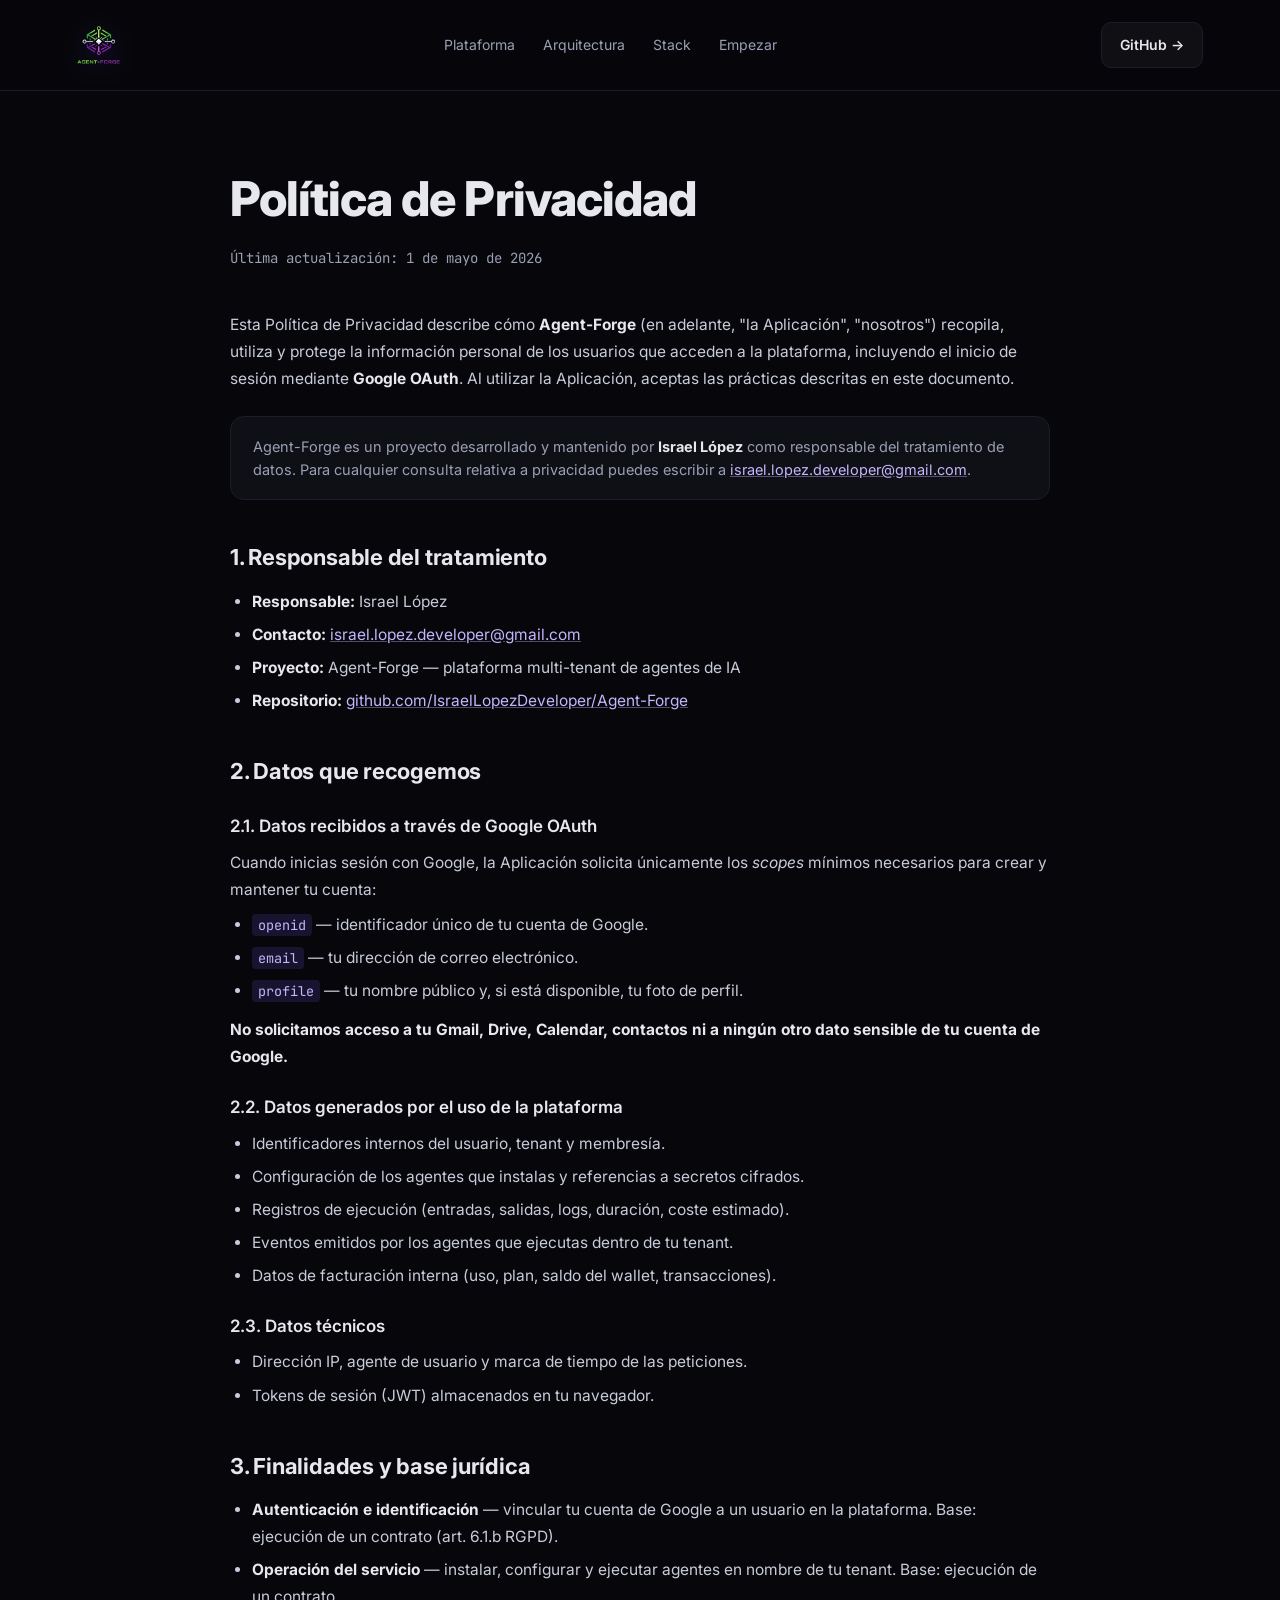
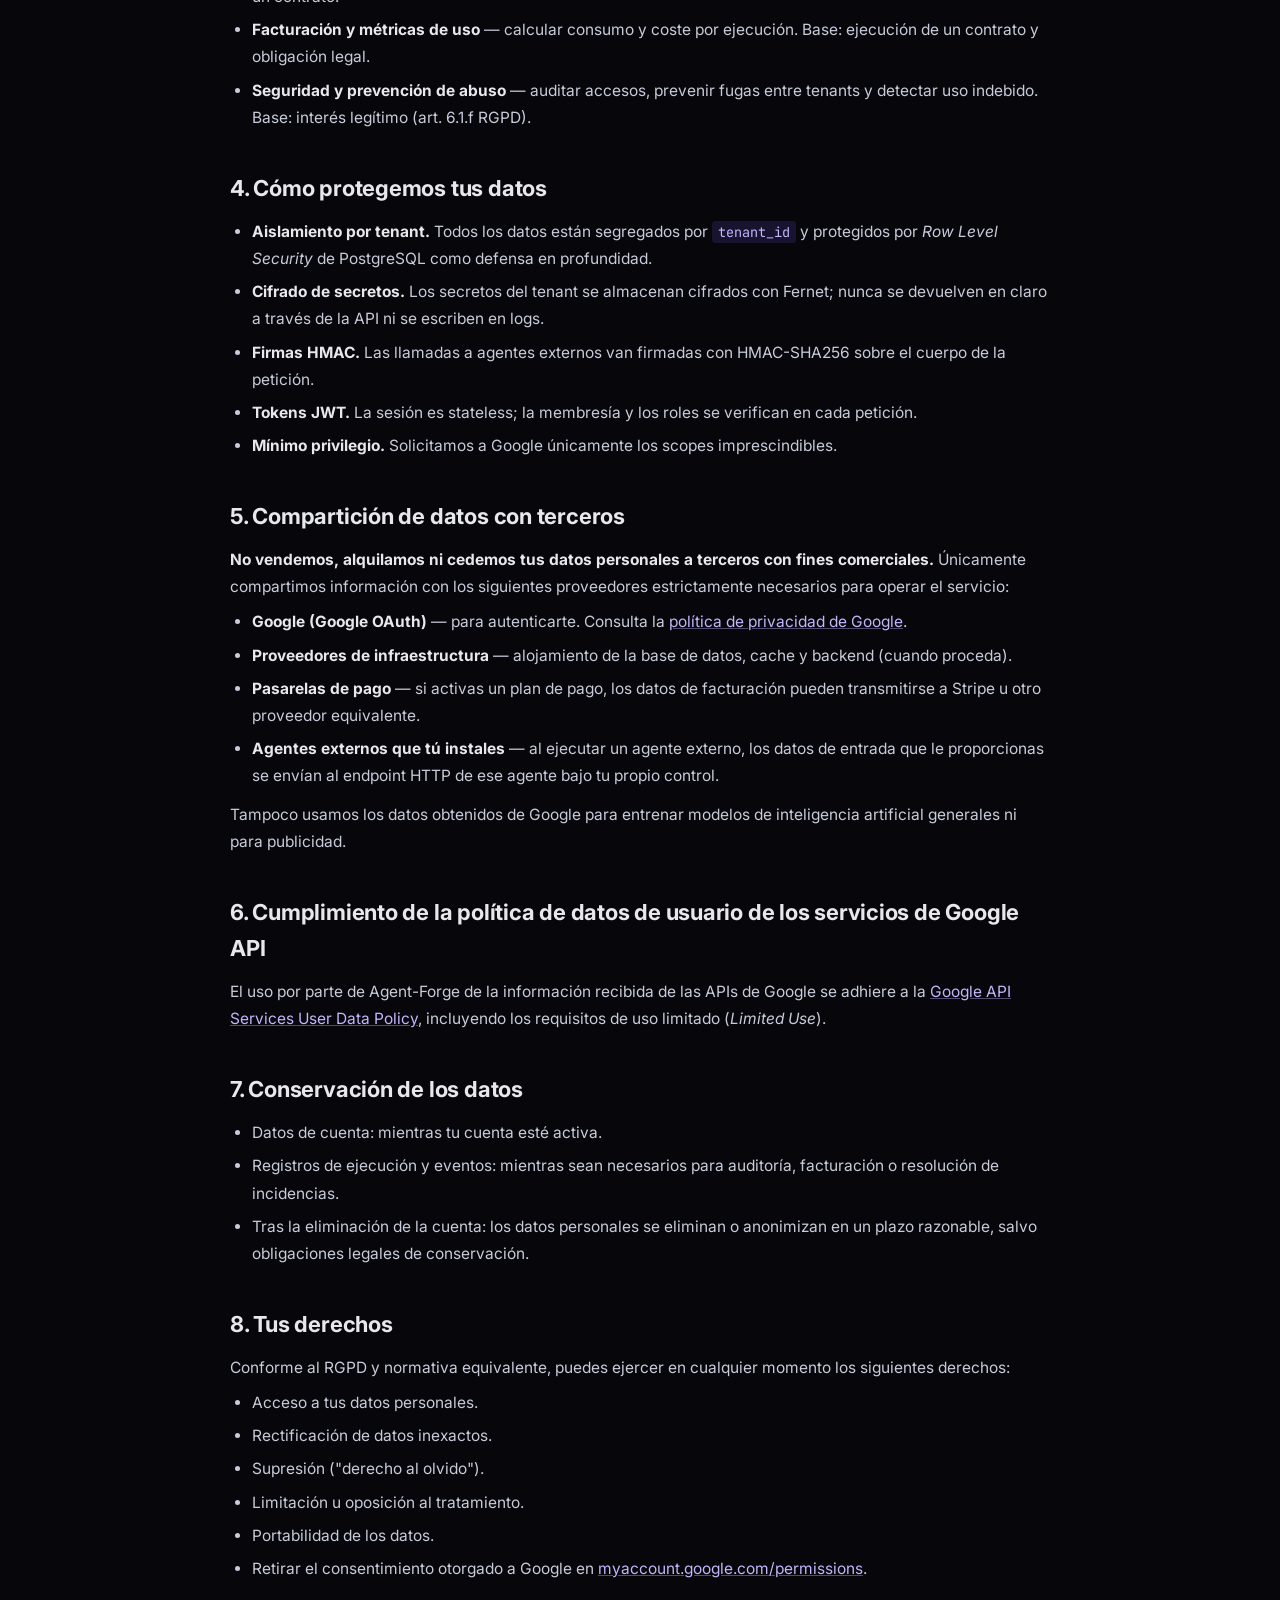
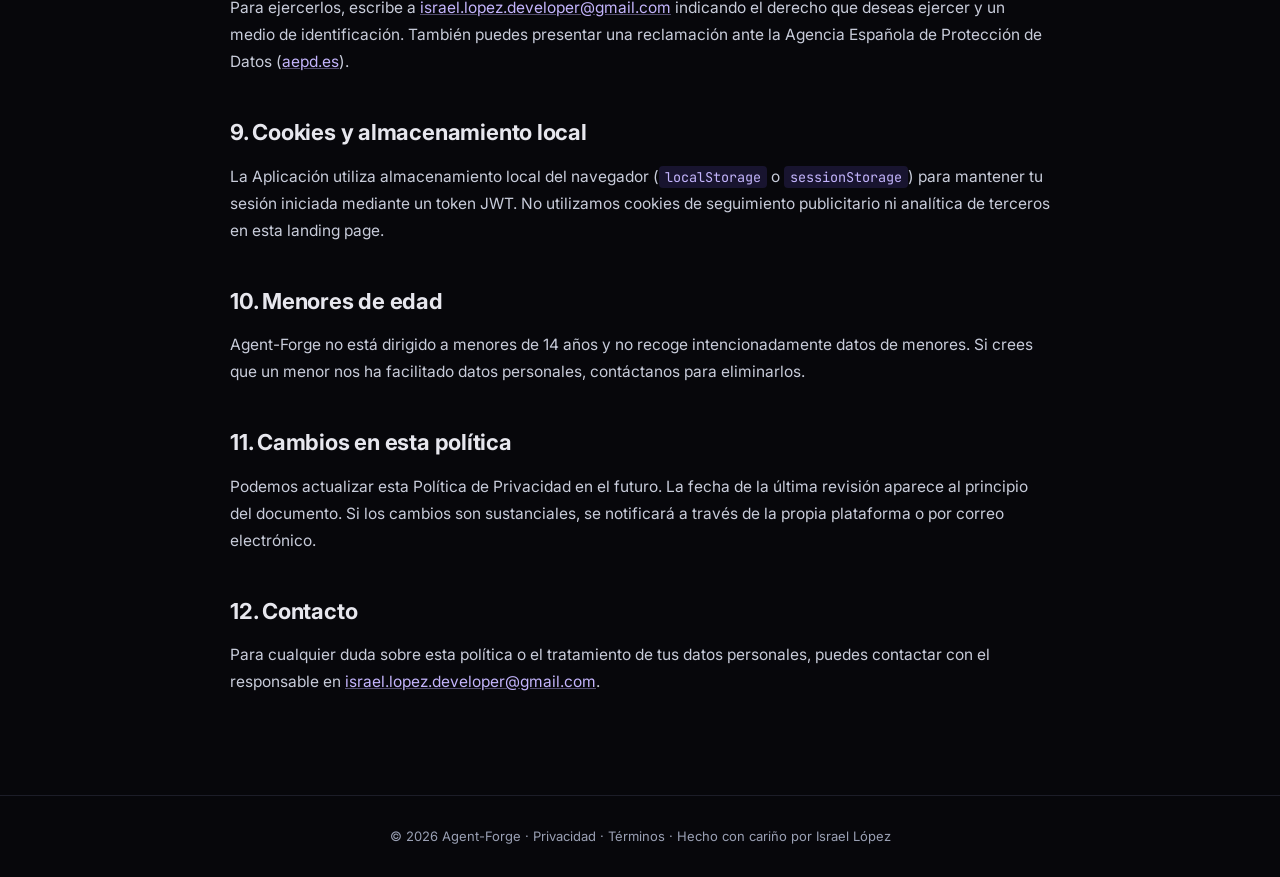
==== privacy.html @ 0635f5b3 "Add privacy policy and terms pages Adds privacy.html and terms.html (Spanish, RGPD-compliant, with t" ====
<!DOCTYPE html>
<html lang="es">
<head>
  <meta charset="UTF-8" />
  <meta name="viewport" content="width=device-width, initial-scale=1.0" />
  <title>Política de Privacidad — Agent-Forge</title>
  <meta name="description" content="Política de privacidad de Agent-Forge: qué datos recogemos, cómo los usamos y los derechos del usuario." />
  <link rel="icon" type="image/png" href="logo.png" />
  <link rel="preconnect" href="https://fonts.googleapis.com" />
  <link rel="preconnect" href="https://fonts.gstatic.com" crossorigin />
  <link href="https://fonts.googleapis.com/css2?family=Inter:wght@400;500;600;700;800&family=JetBrains+Mono:wght@400;600&display=swap" rel="stylesheet" />
  <link rel="stylesheet" href="styles.css" />
  <style>
    .legal {
      max-width: 820px;
      margin: 0 auto;
      padding: 70px 0 40px;
    }
    .legal h1 {
      font-size: clamp(32px, 5vw, 48px);
      letter-spacing: -0.02em;
      margin-bottom: 8px;
      font-weight: 800;
    }
    .legal .meta {
      color: var(--muted);
      font-size: 14px;
      margin-bottom: 40px;
      font-family: 'JetBrains Mono', monospace;
    }
    .legal h2 {
      font-size: 22px;
      margin: 40px 0 12px;
      letter-spacing: -0.01em;
      color: var(--fg);
    }
    .legal h3 {
      font-size: 17px;
      margin: 24px 0 8px;
      color: var(--fg);
      font-weight: 600;
    }
    .legal p, .legal li {
      color: #c8ccda;
      font-size: 15.5px;
      line-height: 1.75;
    }
    .legal ul { margin: 8px 0 12px 22px; }
    .legal li { margin-bottom: 6px; }
    .legal a { color: #c4b5fd; text-decoration: underline; text-decoration-color: rgba(196, 181, 253, 0.4); }
    .legal a:hover { text-decoration-color: #c4b5fd; }
    .legal strong { color: var(--fg); }
    .legal code {
      font-family: 'JetBrains Mono', monospace;
      font-size: 13.5px;
      padding: 2px 6px;
      border-radius: 4px;
      background: rgba(124, 92, 255, 0.15);
      color: #c4b5fd;
    }
    .legal .callout {
      border: 1px solid var(--line);
      background: var(--card);
      border-radius: var(--radius);
      padding: 18px 22px;
      margin: 24px 0;
      font-size: 14.5px;
      color: var(--muted);
    }
  </style>
</head>
<body>
  <div class="bg-grid"></div>
  <div class="bg-glow"></div>

  <header class="nav">
    <a href="index.html" class="logo">
      <img src="logo.png" alt="Agent-Forge" />
    </a>
    <nav>
      <a href="index.html#features">Plataforma</a>
      <a href="index.html#architecture">Arquitectura</a>
      <a href="index.html#stack">Stack</a>
      <a href="index.html#start">Empezar</a>
    </nav>
    <a class="btn btn-ghost" href="https://github.com/IsraelLopezDeveloper/Agent-Forge" target="_blank" rel="noopener">GitHub →</a>
  </header>

  <main>
    <article class="legal">
      <h1>Política de Privacidad</h1>
      <p class="meta">Última actualización: 1 de mayo de 2026</p>

      <p>
        Esta Política de Privacidad describe cómo <strong>Agent-Forge</strong> (en adelante, "la
        Aplicación", "nosotros") recopila, utiliza y protege la información personal de los
        usuarios que acceden a la plataforma, incluyendo el inicio de sesión mediante
        <strong>Google OAuth</strong>. Al utilizar la Aplicación, aceptas las prácticas
        descritas en este documento.
      </p>

      <div class="callout">
        Agent-Forge es un proyecto desarrollado y mantenido por <strong>Israel López</strong>
        como responsable del tratamiento de datos. Para cualquier consulta relativa a
        privacidad puedes escribir a
        <a href="mailto:israel.lopez.developer@gmail.com">israel.lopez.developer@gmail.com</a>.
      </div>

      <h2>1. Responsable del tratamiento</h2>
      <ul>
        <li><strong>Responsable:</strong> Israel López</li>
        <li><strong>Contacto:</strong> <a href="mailto:israel.lopez.developer@gmail.com">israel.lopez.developer@gmail.com</a></li>
        <li><strong>Proyecto:</strong> Agent-Forge — plataforma multi-tenant de agentes de IA</li>
        <li><strong>Repositorio:</strong> <a href="https://github.com/IsraelLopezDeveloper/Agent-Forge" target="_blank" rel="noopener">github.com/IsraelLopezDeveloper/Agent-Forge</a></li>
      </ul>

      <h2>2. Datos que recogemos</h2>

      <h3>2.1. Datos recibidos a través de Google OAuth</h3>
      <p>
        Cuando inicias sesión con Google, la Aplicación solicita únicamente los <em>scopes</em>
        mínimos necesarios para crear y mantener tu cuenta:
      </p>
      <ul>
        <li><code>openid</code> — identificador único de tu cuenta de Google.</li>
        <li><code>email</code> — tu dirección de correo electrónico.</li>
        <li><code>profile</code> — tu nombre público y, si está disponible, tu foto de perfil.</li>
      </ul>
      <p>
        <strong>No solicitamos acceso a tu Gmail, Drive, Calendar, contactos ni a ningún
        otro dato sensible de tu cuenta de Google.</strong>
      </p>

      <h3>2.2. Datos generados por el uso de la plataforma</h3>
      <ul>
        <li>Identificadores internos del usuario, tenant y membresía.</li>
        <li>Configuración de los agentes que instalas y referencias a secretos cifrados.</li>
        <li>Registros de ejecución (entradas, salidas, logs, duración, coste estimado).</li>
        <li>Eventos emitidos por los agentes que ejecutas dentro de tu tenant.</li>
        <li>Datos de facturación interna (uso, plan, saldo del wallet, transacciones).</li>
      </ul>

      <h3>2.3. Datos técnicos</h3>
      <ul>
        <li>Dirección IP, agente de usuario y marca de tiempo de las peticiones.</li>
        <li>Tokens de sesión (JWT) almacenados en tu navegador.</li>
      </ul>

      <h2>3. Finalidades y base jurídica</h2>
      <ul>
        <li><strong>Autenticación e identificación</strong> — vincular tu cuenta de Google a un usuario en la plataforma. Base: ejecución de un contrato (art. 6.1.b RGPD).</li>
        <li><strong>Operación del servicio</strong> — instalar, configurar y ejecutar agentes en nombre de tu tenant. Base: ejecución de un contrato.</li>
        <li><strong>Facturación y métricas de uso</strong> — calcular consumo y coste por ejecución. Base: ejecución de un contrato y obligación legal.</li>
        <li><strong>Seguridad y prevención de abuso</strong> — auditar accesos, prevenir fugas entre tenants y detectar uso indebido. Base: interés legítimo (art. 6.1.f RGPD).</li>
      </ul>

      <h2>4. Cómo protegemos tus datos</h2>
      <ul>
        <li><strong>Aislamiento por tenant.</strong> Todos los datos están segregados por <code>tenant_id</code> y protegidos por <em>Row Level Security</em> de PostgreSQL como defensa en profundidad.</li>
        <li><strong>Cifrado de secretos.</strong> Los secretos del tenant se almacenan cifrados con Fernet; nunca se devuelven en claro a través de la API ni se escriben en logs.</li>
        <li><strong>Firmas HMAC.</strong> Las llamadas a agentes externos van firmadas con HMAC-SHA256 sobre el cuerpo de la petición.</li>
        <li><strong>Tokens JWT.</strong> La sesión es stateless; la membresía y los roles se verifican en cada petición.</li>
        <li><strong>Mínimo privilegio.</strong> Solicitamos a Google únicamente los scopes imprescindibles.</li>
      </ul>

      <h2>5. Compartición de datos con terceros</h2>
      <p>
        <strong>No vendemos, alquilamos ni cedemos tus datos personales a terceros con fines
        comerciales.</strong> Únicamente compartimos información con los siguientes
        proveedores estrictamente necesarios para operar el servicio:
      </p>
      <ul>
        <li><strong>Google (Google OAuth)</strong> — para autenticarte. Consulta la <a href="https://policies.google.com/privacy" target="_blank" rel="noopener">política de privacidad de Google</a>.</li>
        <li><strong>Proveedores de infraestructura</strong> — alojamiento de la base de datos, cache y backend (cuando proceda).</li>
        <li><strong>Pasarelas de pago</strong> — si activas un plan de pago, los datos de facturación pueden transmitirse a Stripe u otro proveedor equivalente.</li>
        <li><strong>Agentes externos que tú instales</strong> — al ejecutar un agente externo, los datos de entrada que le proporcionas se envían al endpoint HTTP de ese agente bajo tu propio control.</li>
      </ul>
      <p>
        Tampoco usamos los datos obtenidos de Google para entrenar modelos de inteligencia
        artificial generales ni para publicidad.
      </p>

      <h2>6. Cumplimiento de la política de datos de usuario de los servicios de Google API</h2>
      <p>
        El uso por parte de Agent-Forge de la información recibida de las APIs de Google se
        adhiere a la
        <a href="https://developers.google.com/terms/api-services-user-data-policy" target="_blank" rel="noopener">Google API Services User Data Policy</a>,
        incluyendo los requisitos de uso limitado (<em>Limited Use</em>).
      </p>

      <h2>7. Conservación de los datos</h2>
      <ul>
        <li>Datos de cuenta: mientras tu cuenta esté activa.</li>
        <li>Registros de ejecución y eventos: mientras sean necesarios para auditoría, facturación o resolución de incidencias.</li>
        <li>Tras la eliminación de la cuenta: los datos personales se eliminan o anonimizan en un plazo razonable, salvo obligaciones legales de conservación.</li>
      </ul>

      <h2>8. Tus derechos</h2>
      <p>
        Conforme al RGPD y normativa equivalente, puedes ejercer en cualquier momento los
        siguientes derechos:
      </p>
      <ul>
        <li>Acceso a tus datos personales.</li>
        <li>Rectificación de datos inexactos.</li>
        <li>Supresión ("derecho al olvido").</li>
        <li>Limitación u oposición al tratamiento.</li>
        <li>Portabilidad de los datos.</li>
        <li>Retirar el consentimiento otorgado a Google en
          <a href="https://myaccount.google.com/permissions" target="_blank" rel="noopener">myaccount.google.com/permissions</a>.</li>
      </ul>
      <p>
        Para ejercerlos, escribe a
        <a href="mailto:israel.lopez.developer@gmail.com">israel.lopez.developer@gmail.com</a>
        indicando el derecho que deseas ejercer y un medio de identificación. También puedes
        presentar una reclamación ante la Agencia Española de Protección de Datos
        (<a href="https://www.aepd.es" target="_blank" rel="noopener">aepd.es</a>).
      </p>

      <h2>9. Cookies y almacenamiento local</h2>
      <p>
        La Aplicación utiliza almacenamiento local del navegador (<code>localStorage</code> o
        <code>sessionStorage</code>) para mantener tu sesión iniciada mediante un token JWT.
        No utilizamos cookies de seguimiento publicitario ni analítica de terceros en esta
        landing page.
      </p>

      <h2>10. Menores de edad</h2>
      <p>
        Agent-Forge no está dirigido a menores de 14 años y no recoge intencionadamente datos
        de menores. Si crees que un menor nos ha facilitado datos personales, contáctanos
        para eliminarlos.
      </p>

      <h2>11. Cambios en esta política</h2>
      <p>
        Podemos actualizar esta Política de Privacidad en el futuro. La fecha de la última
        revisión aparece al principio del documento. Si los cambios son sustanciales, se
        notificará a través de la propia plataforma o por correo electrónico.
      </p>

      <h2>12. Contacto</h2>
      <p>
        Para cualquier duda sobre esta política o el tratamiento de tus datos personales,
        puedes contactar con el responsable en
        <a href="mailto:israel.lopez.developer@gmail.com">israel.lopez.developer@gmail.com</a>.
      </p>
    </article>
  </main>

  <footer>
    <span>© <span id="year"></span> Agent-Forge · <a href="privacy.html">Privacidad</a> · <a href="terms.html">Términos</a> · Hecho con cariño por Israel López</span>
  </footer>

  <script src="script.js"></script>
</body>
</html>
---- styles.css ----
:root {
  --bg: #07070b;
  --bg-2: #0d0d14;
  --fg: #e7e7ee;
  --muted: #9aa0b4;
  --line: #1c1d28;
  --accent: #7c5cff;
  --accent-2: #22d3ee;
  --accent-3: #f472b6;
  --card: rgba(20, 20, 30, 0.6);
  --radius: 14px;
}

* { box-sizing: border-box; margin: 0; padding: 0; }

html, body {
  background: var(--bg);
  color: var(--fg);
  font-family: 'Inter', system-ui, -apple-system, sans-serif;
  line-height: 1.6;
  -webkit-font-smoothing: antialiased;
  scroll-behavior: smooth;
}

a { color: inherit; text-decoration: none; }

code, pre { font-family: 'JetBrains Mono', monospace; }

/* Backgrounds */
.bg-grid {
  position: fixed; inset: 0; z-index: -2;
  background-image:
    linear-gradient(to right, rgba(255,255,255,0.04) 1px, transparent 1px),
    linear-gradient(to bottom, rgba(255,255,255,0.04) 1px, transparent 1px);
  background-size: 48px 48px;
  mask-image: radial-gradient(ellipse at center, black 40%, transparent 80%);
}
.bg-glow {
  position: fixed; inset: 0; z-index: -1; pointer-events: none;
  background:
    radial-gradient(600px circle at 20% 10%, rgba(124, 92, 255, 0.25), transparent 60%),
    radial-gradient(500px circle at 85% 20%, rgba(34, 211, 238, 0.18), transparent 60%),
    radial-gradient(700px circle at 50% 95%, rgba(244, 114, 182, 0.15), transparent 60%);
}

/* Nav */
.nav {
  display: flex; align-items: center; justify-content: space-between;
  padding: 22px 6vw;
  position: sticky; top: 0; z-index: 50;
  backdrop-filter: blur(10px);
  background: rgba(7, 7, 11, 0.6);
  border-bottom: 1px solid var(--line);
}
.logo {
  display: flex; align-items: center;
}
.logo img {
  height: 38px; width: auto; display: block;
  filter: drop-shadow(0 4px 14px rgba(124, 92, 255, 0.35));
}
.nav nav { display: flex; gap: 28px; font-size: 14px; color: var(--muted); }
.nav nav a:hover { color: var(--fg); }

/* Buttons */
.btn {
  display: inline-flex; align-items: center; justify-content: center;
  padding: 11px 18px; border-radius: 10px; font-weight: 600; font-size: 14px;
  transition: transform .15s ease, box-shadow .15s ease, background .15s ease;
  border: 1px solid transparent;
}
.btn-primary {
  background: linear-gradient(135deg, var(--accent), var(--accent-3));
  color: white;
  box-shadow: 0 10px 30px rgba(124, 92, 255, 0.35);
}
.btn-primary:hover { transform: translateY(-2px); box-shadow: 0 14px 36px rgba(124, 92, 255, 0.45); }
.btn-ghost {
  background: rgba(255,255,255,0.04); border-color: var(--line); color: var(--fg);
}
.btn-ghost:hover { background: rgba(255,255,255,0.08); }

/* Hero */
main { padding: 0 6vw; }
.hero {
  padding: 90px 0 80px;
  text-align: left;
  max-width: 980px;
  margin: 0 auto;
}
.hero-logo {
  width: clamp(160px, 22vw, 240px);
  height: auto;
  display: block;
  margin: 0 0 32px;
  filter: drop-shadow(0 20px 50px rgba(124, 92, 255, 0.35));
  animation: float 6s ease-in-out infinite;
}
@keyframes float {
  0%, 100% { transform: translateY(0); }
  50% { transform: translateY(-8px); }
}

.badge {
  display: inline-block;
  padding: 6px 12px;
  font-size: 12px;
  font-weight: 600;
  color: var(--muted);
  border: 1px solid var(--line);
  border-radius: 999px;
  margin-bottom: 28px;
  background: rgba(255,255,255,0.02);
}
.hero h1 {
  font-size: clamp(38px, 6vw, 72px);
  line-height: 1.05;
  letter-spacing: -0.03em;
  font-weight: 800;
  margin-bottom: 24px;
}
.grad {
  background: linear-gradient(135deg, var(--accent) 0%, var(--accent-2) 50%, var(--accent-3) 100%);
  -webkit-background-clip: text; background-clip: text; color: transparent;
}
.lead {
  font-size: 19px; color: var(--muted); max-width: 720px; margin-bottom: 36px;
}
.cta-row { display: flex; gap: 12px; flex-wrap: wrap; margin-bottom: 48px; }
.cta-row.center { justify-content: center; }

.code {
  background: var(--bg-2);
  border: 1px solid var(--line);
  border-radius: var(--radius);
  padding: 22px 24px;
  font-size: 13.5px; line-height: 1.7;
  overflow-x: auto;
  box-shadow: 0 30px 60px -30px rgba(0,0,0,0.6);
}
.c-comment { color: #6b7280; }
.c-cmd { color: var(--accent-2); user-select: none; margin-right: 8px; }
.c-out { color: #cbd5e1; }

/* Sections */
.section { padding: 80px 0; max-width: 1100px; margin: 0 auto; border-top: 1px solid var(--line); }
.section.center { text-align: center; }
.section h2 {
  font-size: clamp(28px, 3.5vw, 40px);
  letter-spacing: -0.02em;
  margin-bottom: 12px;
  font-weight: 700;
}
.sub { color: var(--muted); font-size: 17px; margin-bottom: 40px; }
.section.center .sub { margin-left: auto; margin-right: auto; max-width: 600px; }

/* Cards */
.grid {
  display: grid;
  grid-template-columns: repeat(auto-fit, minmax(280px, 1fr));
  gap: 18px;
}
.card {
  background: var(--card);
  border: 1px solid var(--line);
  border-radius: var(--radius);
  padding: 26px;
  transition: transform .2s ease, border-color .2s ease, background .2s ease;
}
.card:hover {
  transform: translateY(-4px);
  border-color: rgba(124, 92, 255, 0.4);
  background: rgba(30, 25, 50, 0.5);
}
.card-icon { font-size: 28px; margin-bottom: 14px; }
.card h3 { font-size: 18px; margin-bottom: 8px; font-weight: 600; }
.card p { color: var(--muted); font-size: 14.5px; }
.card code {
  font-size: 12.5px; padding: 2px 6px; border-radius: 4px;
  background: rgba(124, 92, 255, 0.15); color: #c4b5fd;
}

/* Architecture diagram */
.arch { display: flex; flex-direction: column; align-items: center; gap: 14px; }
.arch-row { display: flex; gap: 14px; flex-wrap: wrap; justify-content: center; width: 100%; }
.arch-row.split > * { flex: 1; min-width: 220px; }
.arch-box {
  background: var(--card);
  border: 1px solid var(--line);
  border-radius: 12px;
  padding: 18px 22px;
  text-align: center;
  font-size: 14.5px;
  color: var(--fg);
}
.arch-box em { color: var(--accent-3); font-style: normal; font-weight: 600; }
.arch-box.accent {
  border-color: rgba(34, 211, 238, 0.4);
  background: rgba(34, 211, 238, 0.06);
}
.arch-box.big { width: 100%; padding: 22px; }
.arch-box.big strong { font-size: 16px; display: block; margin-bottom: 14px; }
.arch-arrow { color: var(--muted); font-size: 13px; font-family: 'JetBrains Mono', monospace; }
.chips { display: flex; flex-wrap: wrap; gap: 6px; justify-content: center; }
.chips span {
  font-size: 12px;
  padding: 4px 10px;
  border-radius: 999px;
  background: rgba(124, 92, 255, 0.12);
  color: #c4b5fd;
  font-family: 'JetBrains Mono', monospace;
}

/* Stack */
.stack {
  display: grid;
  grid-template-columns: repeat(auto-fit, minmax(260px, 1fr));
  gap: 14px;
}
.stack > div {
  background: var(--card);
  border: 1px solid var(--line);
  border-radius: 12px;
  padding: 18px 20px;
  display: flex; flex-direction: column; gap: 4px;
}
.stack b { color: var(--fg); font-size: 14px; }
.stack span { color: var(--muted); font-size: 13.5px; font-family: 'JetBrains Mono', monospace; }

/* Footer */
footer {
  border-top: 1px solid var(--line);
  padding: 30px 6vw;
  text-align: center;
  color: var(--muted);
  font-size: 13px;
  margin-top: 60px;
}

/* Responsive */
@media (max-width: 720px) {
  .nav nav { display: none; }
  .nav { padding: 18px 6vw; }
  .hero { padding: 60px 0 40px; }
  .section { padding: 60px 0; }
}
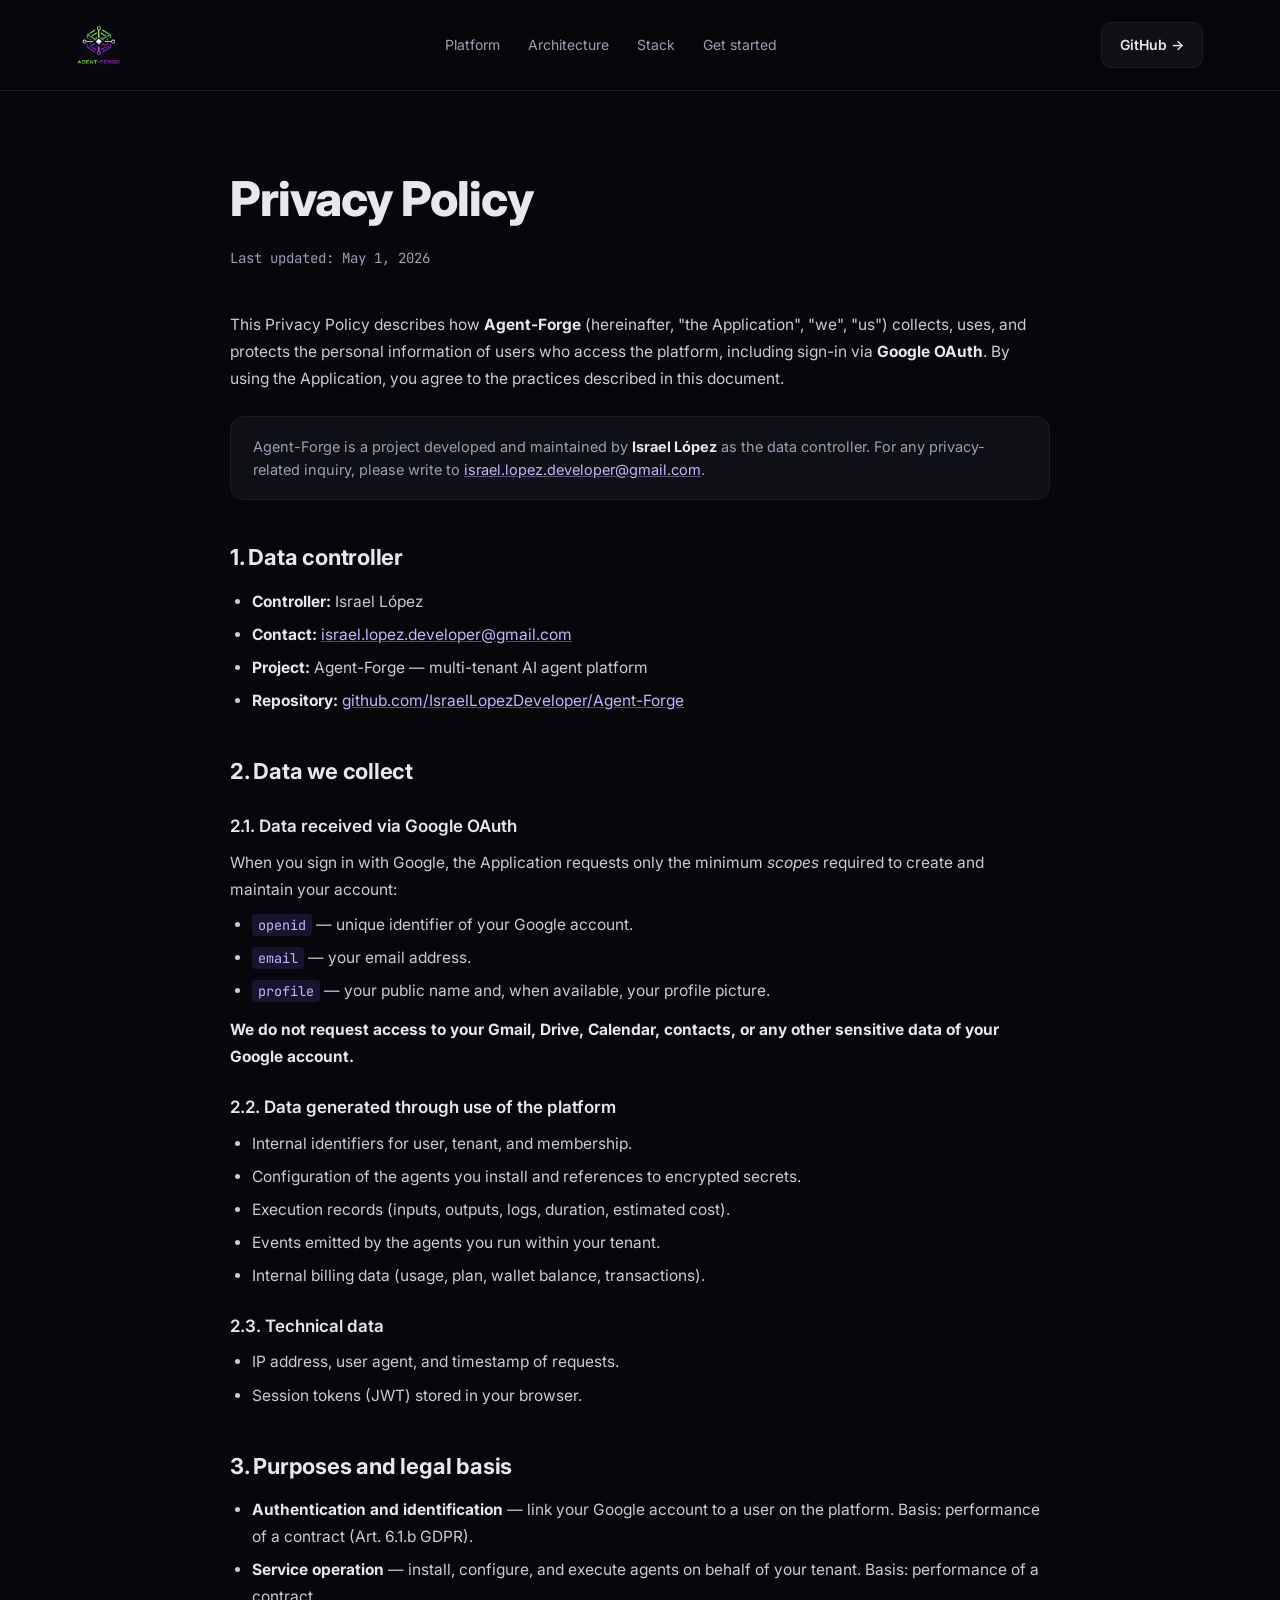
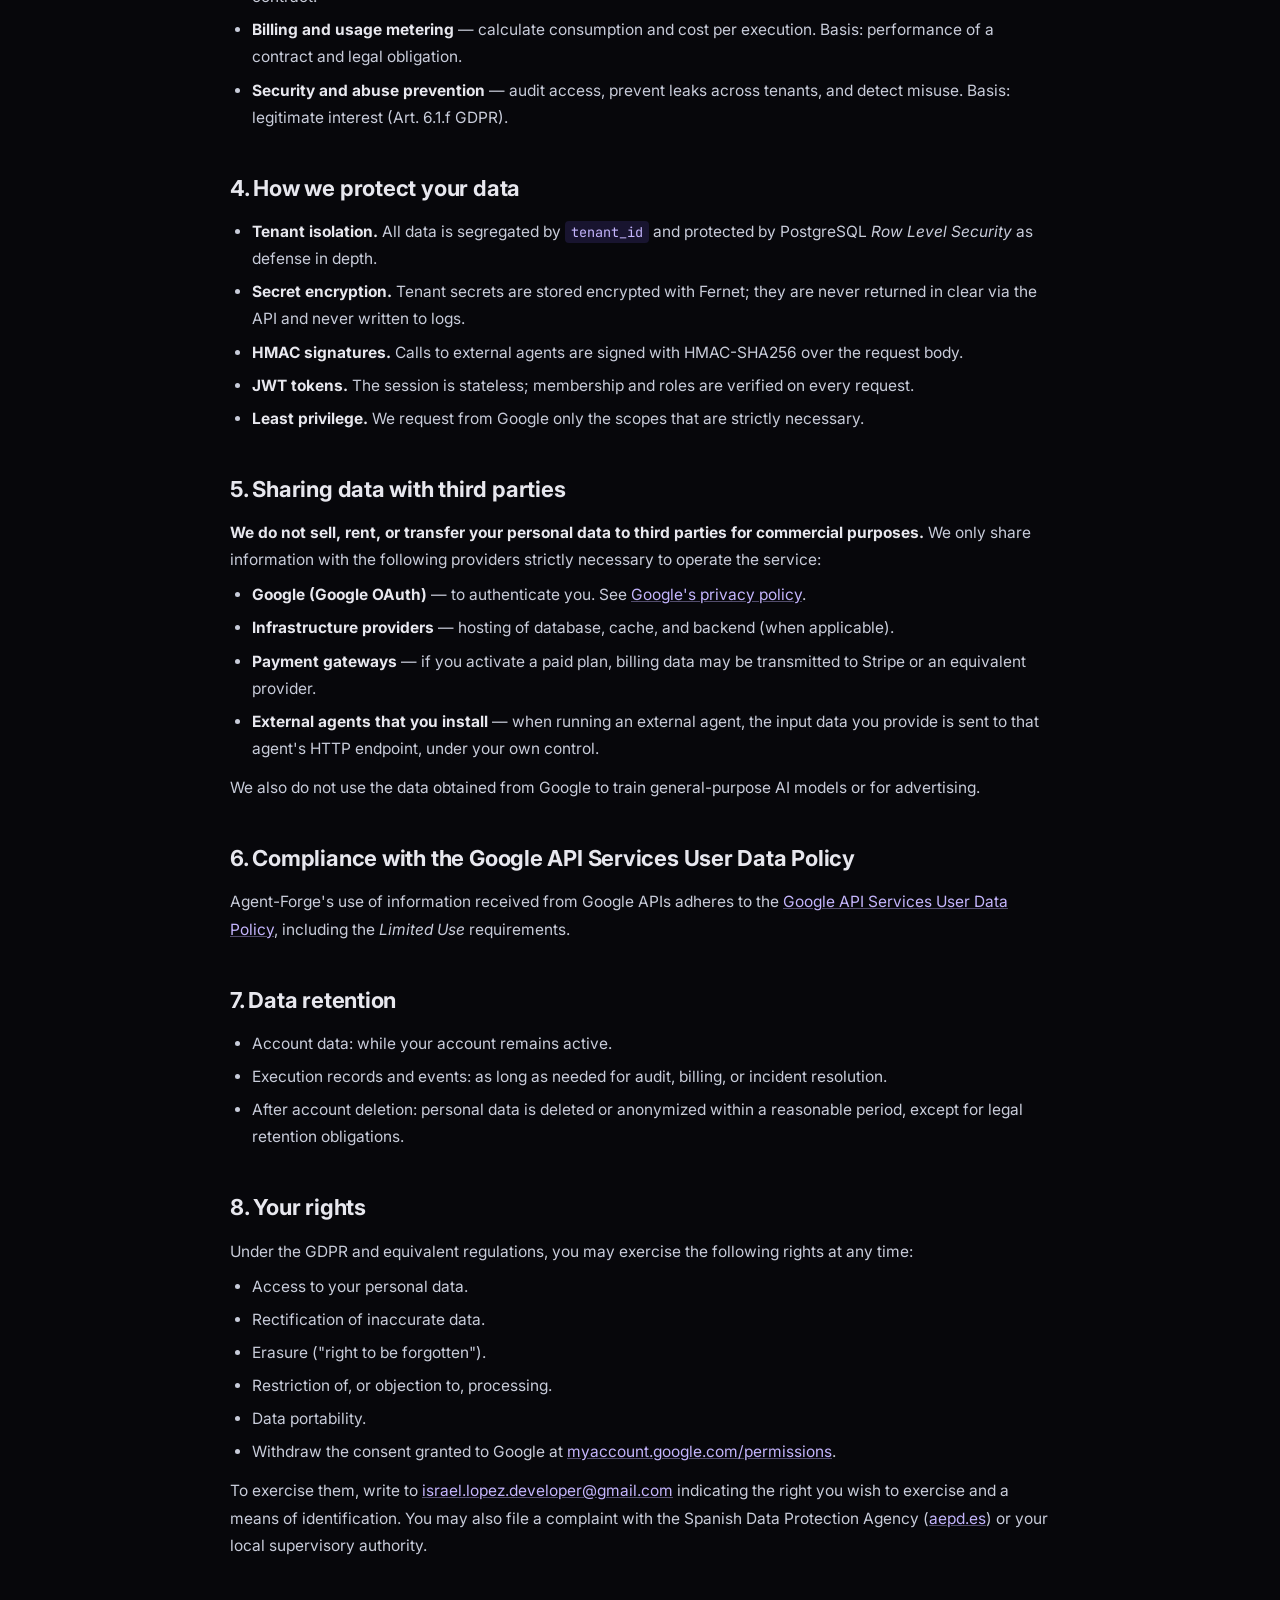
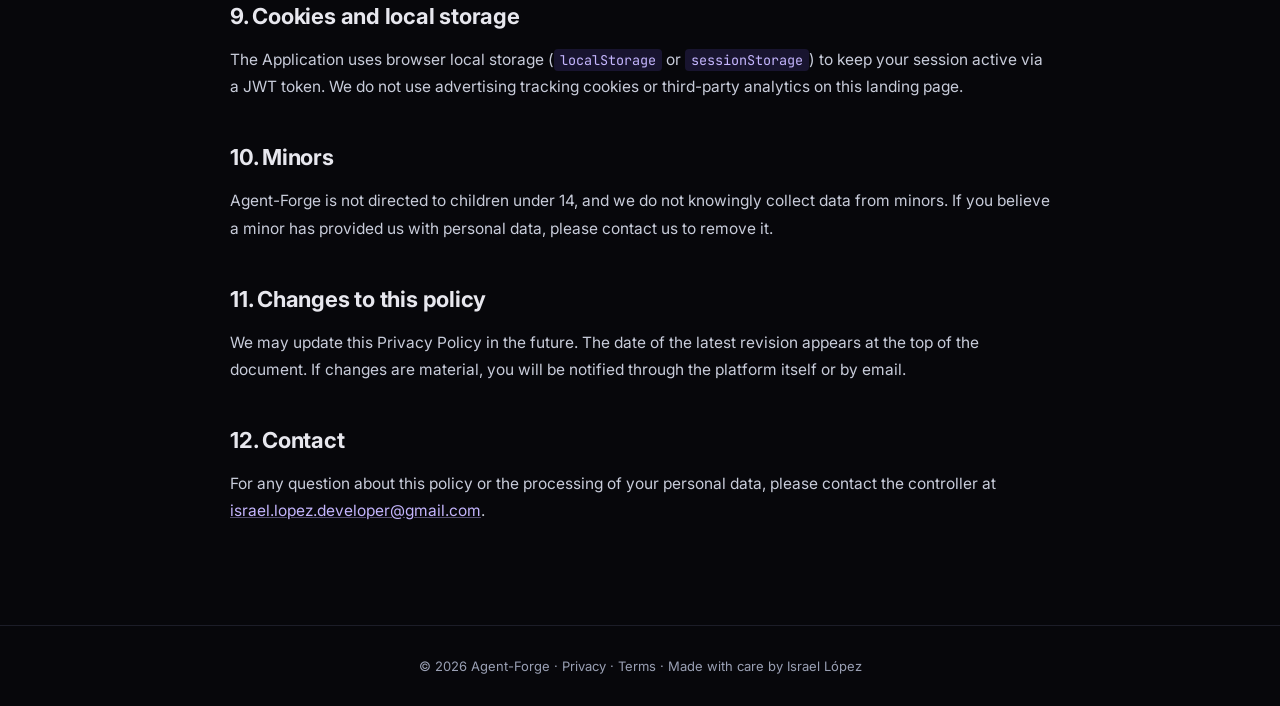
==== commit 238dfb06: "Translate privacy and terms pages to English Google OAuth verification reviewers prefer English; swi" ====
--- a/privacy.html
+++ b/privacy.html
@@ -1,10 +1,10 @@
 <!DOCTYPE html>
-<html lang="es">
+<html lang="en">
 <head>
   <meta charset="UTF-8" />
   <meta name="viewport" content="width=device-width, initial-scale=1.0" />
-  <title>Política de Privacidad — Agent-Forge</title>
-  <meta name="description" content="Política de privacidad de Agent-Forge: qué datos recogemos, cómo los usamos y los derechos del usuario." />
+  <title>Privacy Policy — Agent-Forge</title>
+  <meta name="description" content="Agent-Forge privacy policy: what data we collect, how we use it, and user rights." />
   <link rel="icon" type="image/png" href="logo.png" />
   <link rel="preconnect" href="https://fonts.googleapis.com" />
   <link rel="preconnect" href="https://fonts.gstatic.com" crossorigin />
@@ -78,178 +78,175 @@
       <img src="logo.png" alt="Agent-Forge" />
     </a>
     <nav>
-      <a href="index.html#features">Plataforma</a>
-      <a href="index.html#architecture">Arquitectura</a>
+      <a href="index.html#features">Platform</a>
+      <a href="index.html#architecture">Architecture</a>
       <a href="index.html#stack">Stack</a>
-      <a href="index.html#start">Empezar</a>
+      <a href="index.html#start">Get started</a>
     </nav>
     <a class="btn btn-ghost" href="https://github.com/IsraelLopezDeveloper/Agent-Forge" target="_blank" rel="noopener">GitHub →</a>
   </header>
 
   <main>
     <article class="legal">
-      <h1>Política de Privacidad</h1>
-      <p class="meta">Última actualización: 1 de mayo de 2026</p>
-
-      <p>
-        Esta Política de Privacidad describe cómo <strong>Agent-Forge</strong> (en adelante, "la
-        Aplicación", "nosotros") recopila, utiliza y protege la información personal de los
-        usuarios que acceden a la plataforma, incluyendo el inicio de sesión mediante
-        <strong>Google OAuth</strong>. Al utilizar la Aplicación, aceptas las prácticas
-        descritas en este documento.
+      <h1>Privacy Policy</h1>
+      <p class="meta">Last updated: May 1, 2026</p>
+
+      <p>
+        This Privacy Policy describes how <strong>Agent-Forge</strong> (hereinafter, "the
+        Application", "we", "us") collects, uses, and protects the personal information of
+        users who access the platform, including sign-in via <strong>Google OAuth</strong>.
+        By using the Application, you agree to the practices described in this document.
       </p>
 
       <div class="callout">
-        Agent-Forge es un proyecto desarrollado y mantenido por <strong>Israel López</strong>
-        como responsable del tratamiento de datos. Para cualquier consulta relativa a
-        privacidad puedes escribir a
+        Agent-Forge is a project developed and maintained by <strong>Israel López</strong>
+        as the data controller. For any privacy-related inquiry, please write to
         <a href="mailto:israel.lopez.developer@gmail.com">israel.lopez.developer@gmail.com</a>.
       </div>
 
-      <h2>1. Responsable del tratamiento</h2>
-      <ul>
-        <li><strong>Responsable:</strong> Israel López</li>
-        <li><strong>Contacto:</strong> <a href="mailto:israel.lopez.developer@gmail.com">israel.lopez.developer@gmail.com</a></li>
-        <li><strong>Proyecto:</strong> Agent-Forge — plataforma multi-tenant de agentes de IA</li>
-        <li><strong>Repositorio:</strong> <a href="https://github.com/IsraelLopezDeveloper/Agent-Forge" target="_blank" rel="noopener">github.com/IsraelLopezDeveloper/Agent-Forge</a></li>
-      </ul>
-
-      <h2>2. Datos que recogemos</h2>
-
-      <h3>2.1. Datos recibidos a través de Google OAuth</h3>
-      <p>
-        Cuando inicias sesión con Google, la Aplicación solicita únicamente los <em>scopes</em>
-        mínimos necesarios para crear y mantener tu cuenta:
-      </p>
-      <ul>
-        <li><code>openid</code> — identificador único de tu cuenta de Google.</li>
-        <li><code>email</code> — tu dirección de correo electrónico.</li>
-        <li><code>profile</code> — tu nombre público y, si está disponible, tu foto de perfil.</li>
-      </ul>
-      <p>
-        <strong>No solicitamos acceso a tu Gmail, Drive, Calendar, contactos ni a ningún
-        otro dato sensible de tu cuenta de Google.</strong>
-      </p>
-
-      <h3>2.2. Datos generados por el uso de la plataforma</h3>
-      <ul>
-        <li>Identificadores internos del usuario, tenant y membresía.</li>
-        <li>Configuración de los agentes que instalas y referencias a secretos cifrados.</li>
-        <li>Registros de ejecución (entradas, salidas, logs, duración, coste estimado).</li>
-        <li>Eventos emitidos por los agentes que ejecutas dentro de tu tenant.</li>
-        <li>Datos de facturación interna (uso, plan, saldo del wallet, transacciones).</li>
-      </ul>
-
-      <h3>2.3. Datos técnicos</h3>
-      <ul>
-        <li>Dirección IP, agente de usuario y marca de tiempo de las peticiones.</li>
-        <li>Tokens de sesión (JWT) almacenados en tu navegador.</li>
-      </ul>
-
-      <h2>3. Finalidades y base jurídica</h2>
-      <ul>
-        <li><strong>Autenticación e identificación</strong> — vincular tu cuenta de Google a un usuario en la plataforma. Base: ejecución de un contrato (art. 6.1.b RGPD).</li>
-        <li><strong>Operación del servicio</strong> — instalar, configurar y ejecutar agentes en nombre de tu tenant. Base: ejecución de un contrato.</li>
-        <li><strong>Facturación y métricas de uso</strong> — calcular consumo y coste por ejecución. Base: ejecución de un contrato y obligación legal.</li>
-        <li><strong>Seguridad y prevención de abuso</strong> — auditar accesos, prevenir fugas entre tenants y detectar uso indebido. Base: interés legítimo (art. 6.1.f RGPD).</li>
-      </ul>
-
-      <h2>4. Cómo protegemos tus datos</h2>
-      <ul>
-        <li><strong>Aislamiento por tenant.</strong> Todos los datos están segregados por <code>tenant_id</code> y protegidos por <em>Row Level Security</em> de PostgreSQL como defensa en profundidad.</li>
-        <li><strong>Cifrado de secretos.</strong> Los secretos del tenant se almacenan cifrados con Fernet; nunca se devuelven en claro a través de la API ni se escriben en logs.</li>
-        <li><strong>Firmas HMAC.</strong> Las llamadas a agentes externos van firmadas con HMAC-SHA256 sobre el cuerpo de la petición.</li>
-        <li><strong>Tokens JWT.</strong> La sesión es stateless; la membresía y los roles se verifican en cada petición.</li>
-        <li><strong>Mínimo privilegio.</strong> Solicitamos a Google únicamente los scopes imprescindibles.</li>
-      </ul>
-
-      <h2>5. Compartición de datos con terceros</h2>
-      <p>
-        <strong>No vendemos, alquilamos ni cedemos tus datos personales a terceros con fines
-        comerciales.</strong> Únicamente compartimos información con los siguientes
-        proveedores estrictamente necesarios para operar el servicio:
-      </p>
-      <ul>
-        <li><strong>Google (Google OAuth)</strong> — para autenticarte. Consulta la <a href="https://policies.google.com/privacy" target="_blank" rel="noopener">política de privacidad de Google</a>.</li>
-        <li><strong>Proveedores de infraestructura</strong> — alojamiento de la base de datos, cache y backend (cuando proceda).</li>
-        <li><strong>Pasarelas de pago</strong> — si activas un plan de pago, los datos de facturación pueden transmitirse a Stripe u otro proveedor equivalente.</li>
-        <li><strong>Agentes externos que tú instales</strong> — al ejecutar un agente externo, los datos de entrada que le proporcionas se envían al endpoint HTTP de ese agente bajo tu propio control.</li>
-      </ul>
-      <p>
-        Tampoco usamos los datos obtenidos de Google para entrenar modelos de inteligencia
-        artificial generales ni para publicidad.
-      </p>
-
-      <h2>6. Cumplimiento de la política de datos de usuario de los servicios de Google API</h2>
-      <p>
-        El uso por parte de Agent-Forge de la información recibida de las APIs de Google se
-        adhiere a la
+      <h2>1. Data controller</h2>
+      <ul>
+        <li><strong>Controller:</strong> Israel López</li>
+        <li><strong>Contact:</strong> <a href="mailto:israel.lopez.developer@gmail.com">israel.lopez.developer@gmail.com</a></li>
+        <li><strong>Project:</strong> Agent-Forge — multi-tenant AI agent platform</li>
+        <li><strong>Repository:</strong> <a href="https://github.com/IsraelLopezDeveloper/Agent-Forge" target="_blank" rel="noopener">github.com/IsraelLopezDeveloper/Agent-Forge</a></li>
+      </ul>
+
+      <h2>2. Data we collect</h2>
+
+      <h3>2.1. Data received via Google OAuth</h3>
+      <p>
+        When you sign in with Google, the Application requests only the minimum
+        <em>scopes</em> required to create and maintain your account:
+      </p>
+      <ul>
+        <li><code>openid</code> — unique identifier of your Google account.</li>
+        <li><code>email</code> — your email address.</li>
+        <li><code>profile</code> — your public name and, when available, your profile picture.</li>
+      </ul>
+      <p>
+        <strong>We do not request access to your Gmail, Drive, Calendar, contacts, or any
+        other sensitive data of your Google account.</strong>
+      </p>
+
+      <h3>2.2. Data generated through use of the platform</h3>
+      <ul>
+        <li>Internal identifiers for user, tenant, and membership.</li>
+        <li>Configuration of the agents you install and references to encrypted secrets.</li>
+        <li>Execution records (inputs, outputs, logs, duration, estimated cost).</li>
+        <li>Events emitted by the agents you run within your tenant.</li>
+        <li>Internal billing data (usage, plan, wallet balance, transactions).</li>
+      </ul>
+
+      <h3>2.3. Technical data</h3>
+      <ul>
+        <li>IP address, user agent, and timestamp of requests.</li>
+        <li>Session tokens (JWT) stored in your browser.</li>
+      </ul>
+
+      <h2>3. Purposes and legal basis</h2>
+      <ul>
+        <li><strong>Authentication and identification</strong> — link your Google account to a user on the platform. Basis: performance of a contract (Art. 6.1.b GDPR).</li>
+        <li><strong>Service operation</strong> — install, configure, and execute agents on behalf of your tenant. Basis: performance of a contract.</li>
+        <li><strong>Billing and usage metering</strong> — calculate consumption and cost per execution. Basis: performance of a contract and legal obligation.</li>
+        <li><strong>Security and abuse prevention</strong> — audit access, prevent leaks across tenants, and detect misuse. Basis: legitimate interest (Art. 6.1.f GDPR).</li>
+      </ul>
+
+      <h2>4. How we protect your data</h2>
+      <ul>
+        <li><strong>Tenant isolation.</strong> All data is segregated by <code>tenant_id</code> and protected by PostgreSQL <em>Row Level Security</em> as defense in depth.</li>
+        <li><strong>Secret encryption.</strong> Tenant secrets are stored encrypted with Fernet; they are never returned in clear via the API and never written to logs.</li>
+        <li><strong>HMAC signatures.</strong> Calls to external agents are signed with HMAC-SHA256 over the request body.</li>
+        <li><strong>JWT tokens.</strong> The session is stateless; membership and roles are verified on every request.</li>
+        <li><strong>Least privilege.</strong> We request from Google only the scopes that are strictly necessary.</li>
+      </ul>
+
+      <h2>5. Sharing data with third parties</h2>
+      <p>
+        <strong>We do not sell, rent, or transfer your personal data to third parties for
+        commercial purposes.</strong> We only share information with the following
+        providers strictly necessary to operate the service:
+      </p>
+      <ul>
+        <li><strong>Google (Google OAuth)</strong> — to authenticate you. See <a href="https://policies.google.com/privacy" target="_blank" rel="noopener">Google's privacy policy</a>.</li>
+        <li><strong>Infrastructure providers</strong> — hosting of database, cache, and backend (when applicable).</li>
+        <li><strong>Payment gateways</strong> — if you activate a paid plan, billing data may be transmitted to Stripe or an equivalent provider.</li>
+        <li><strong>External agents that you install</strong> — when running an external agent, the input data you provide is sent to that agent's HTTP endpoint, under your own control.</li>
+      </ul>
+      <p>
+        We also do not use the data obtained from Google to train general-purpose AI models
+        or for advertising.
+      </p>
+
+      <h2>6. Compliance with the Google API Services User Data Policy</h2>
+      <p>
+        Agent-Forge's use of information received from Google APIs adheres to the
         <a href="https://developers.google.com/terms/api-services-user-data-policy" target="_blank" rel="noopener">Google API Services User Data Policy</a>,
-        incluyendo los requisitos de uso limitado (<em>Limited Use</em>).
-      </p>
-
-      <h2>7. Conservación de los datos</h2>
-      <ul>
-        <li>Datos de cuenta: mientras tu cuenta esté activa.</li>
-        <li>Registros de ejecución y eventos: mientras sean necesarios para auditoría, facturación o resolución de incidencias.</li>
-        <li>Tras la eliminación de la cuenta: los datos personales se eliminan o anonimizan en un plazo razonable, salvo obligaciones legales de conservación.</li>
-      </ul>
-
-      <h2>8. Tus derechos</h2>
-      <p>
-        Conforme al RGPD y normativa equivalente, puedes ejercer en cualquier momento los
-        siguientes derechos:
-      </p>
-      <ul>
-        <li>Acceso a tus datos personales.</li>
-        <li>Rectificación de datos inexactos.</li>
-        <li>Supresión ("derecho al olvido").</li>
-        <li>Limitación u oposición al tratamiento.</li>
-        <li>Portabilidad de los datos.</li>
-        <li>Retirar el consentimiento otorgado a Google en
+        including the <em>Limited Use</em> requirements.
+      </p>
+
+      <h2>7. Data retention</h2>
+      <ul>
+        <li>Account data: while your account remains active.</li>
+        <li>Execution records and events: as long as needed for audit, billing, or incident resolution.</li>
+        <li>After account deletion: personal data is deleted or anonymized within a reasonable period, except for legal retention obligations.</li>
+      </ul>
+
+      <h2>8. Your rights</h2>
+      <p>
+        Under the GDPR and equivalent regulations, you may exercise the following rights at
+        any time:
+      </p>
+      <ul>
+        <li>Access to your personal data.</li>
+        <li>Rectification of inaccurate data.</li>
+        <li>Erasure ("right to be forgotten").</li>
+        <li>Restriction of, or objection to, processing.</li>
+        <li>Data portability.</li>
+        <li>Withdraw the consent granted to Google at
           <a href="https://myaccount.google.com/permissions" target="_blank" rel="noopener">myaccount.google.com/permissions</a>.</li>
       </ul>
       <p>
-        Para ejercerlos, escribe a
+        To exercise them, write to
         <a href="mailto:israel.lopez.developer@gmail.com">israel.lopez.developer@gmail.com</a>
-        indicando el derecho que deseas ejercer y un medio de identificación. También puedes
-        presentar una reclamación ante la Agencia Española de Protección de Datos
-        (<a href="https://www.aepd.es" target="_blank" rel="noopener">aepd.es</a>).
-      </p>
-
-      <h2>9. Cookies y almacenamiento local</h2>
-      <p>
-        La Aplicación utiliza almacenamiento local del navegador (<code>localStorage</code> o
-        <code>sessionStorage</code>) para mantener tu sesión iniciada mediante un token JWT.
-        No utilizamos cookies de seguimiento publicitario ni analítica de terceros en esta
-        landing page.
-      </p>
-
-      <h2>10. Menores de edad</h2>
-      <p>
-        Agent-Forge no está dirigido a menores de 14 años y no recoge intencionadamente datos
-        de menores. Si crees que un menor nos ha facilitado datos personales, contáctanos
-        para eliminarlos.
-      </p>
-
-      <h2>11. Cambios en esta política</h2>
-      <p>
-        Podemos actualizar esta Política de Privacidad en el futuro. La fecha de la última
-        revisión aparece al principio del documento. Si los cambios son sustanciales, se
-        notificará a través de la propia plataforma o por correo electrónico.
-      </p>
-
-      <h2>12. Contacto</h2>
-      <p>
-        Para cualquier duda sobre esta política o el tratamiento de tus datos personales,
-        puedes contactar con el responsable en
+        indicating the right you wish to exercise and a means of identification. You may also
+        file a complaint with the Spanish Data Protection Agency
+        (<a href="https://www.aepd.es" target="_blank" rel="noopener">aepd.es</a>) or your
+        local supervisory authority.
+      </p>
+
+      <h2>9. Cookies and local storage</h2>
+      <p>
+        The Application uses browser local storage (<code>localStorage</code> or
+        <code>sessionStorage</code>) to keep your session active via a JWT token. We do not
+        use advertising tracking cookies or third-party analytics on this landing page.
+      </p>
+
+      <h2>10. Minors</h2>
+      <p>
+        Agent-Forge is not directed to children under 14, and we do not knowingly collect
+        data from minors. If you believe a minor has provided us with personal data, please
+        contact us to remove it.
+      </p>
+
+      <h2>11. Changes to this policy</h2>
+      <p>
+        We may update this Privacy Policy in the future. The date of the latest revision
+        appears at the top of the document. If changes are material, you will be notified
+        through the platform itself or by email.
+      </p>
+
+      <h2>12. Contact</h2>
+      <p>
+        For any question about this policy or the processing of your personal data, please
+        contact the controller at
         <a href="mailto:israel.lopez.developer@gmail.com">israel.lopez.developer@gmail.com</a>.
       </p>
     </article>
   </main>
 
   <footer>
-    <span>© <span id="year"></span> Agent-Forge · <a href="privacy.html">Privacidad</a> · <a href="terms.html">Términos</a> · Hecho con cariño por Israel López</span>
+    <span>© <span id="year"></span> Agent-Forge · <a href="privacy.html">Privacy</a> · <a href="terms.html">Terms</a> · Made with care by Israel López</span>
   </footer>
 
   <script src="script.js"></script>
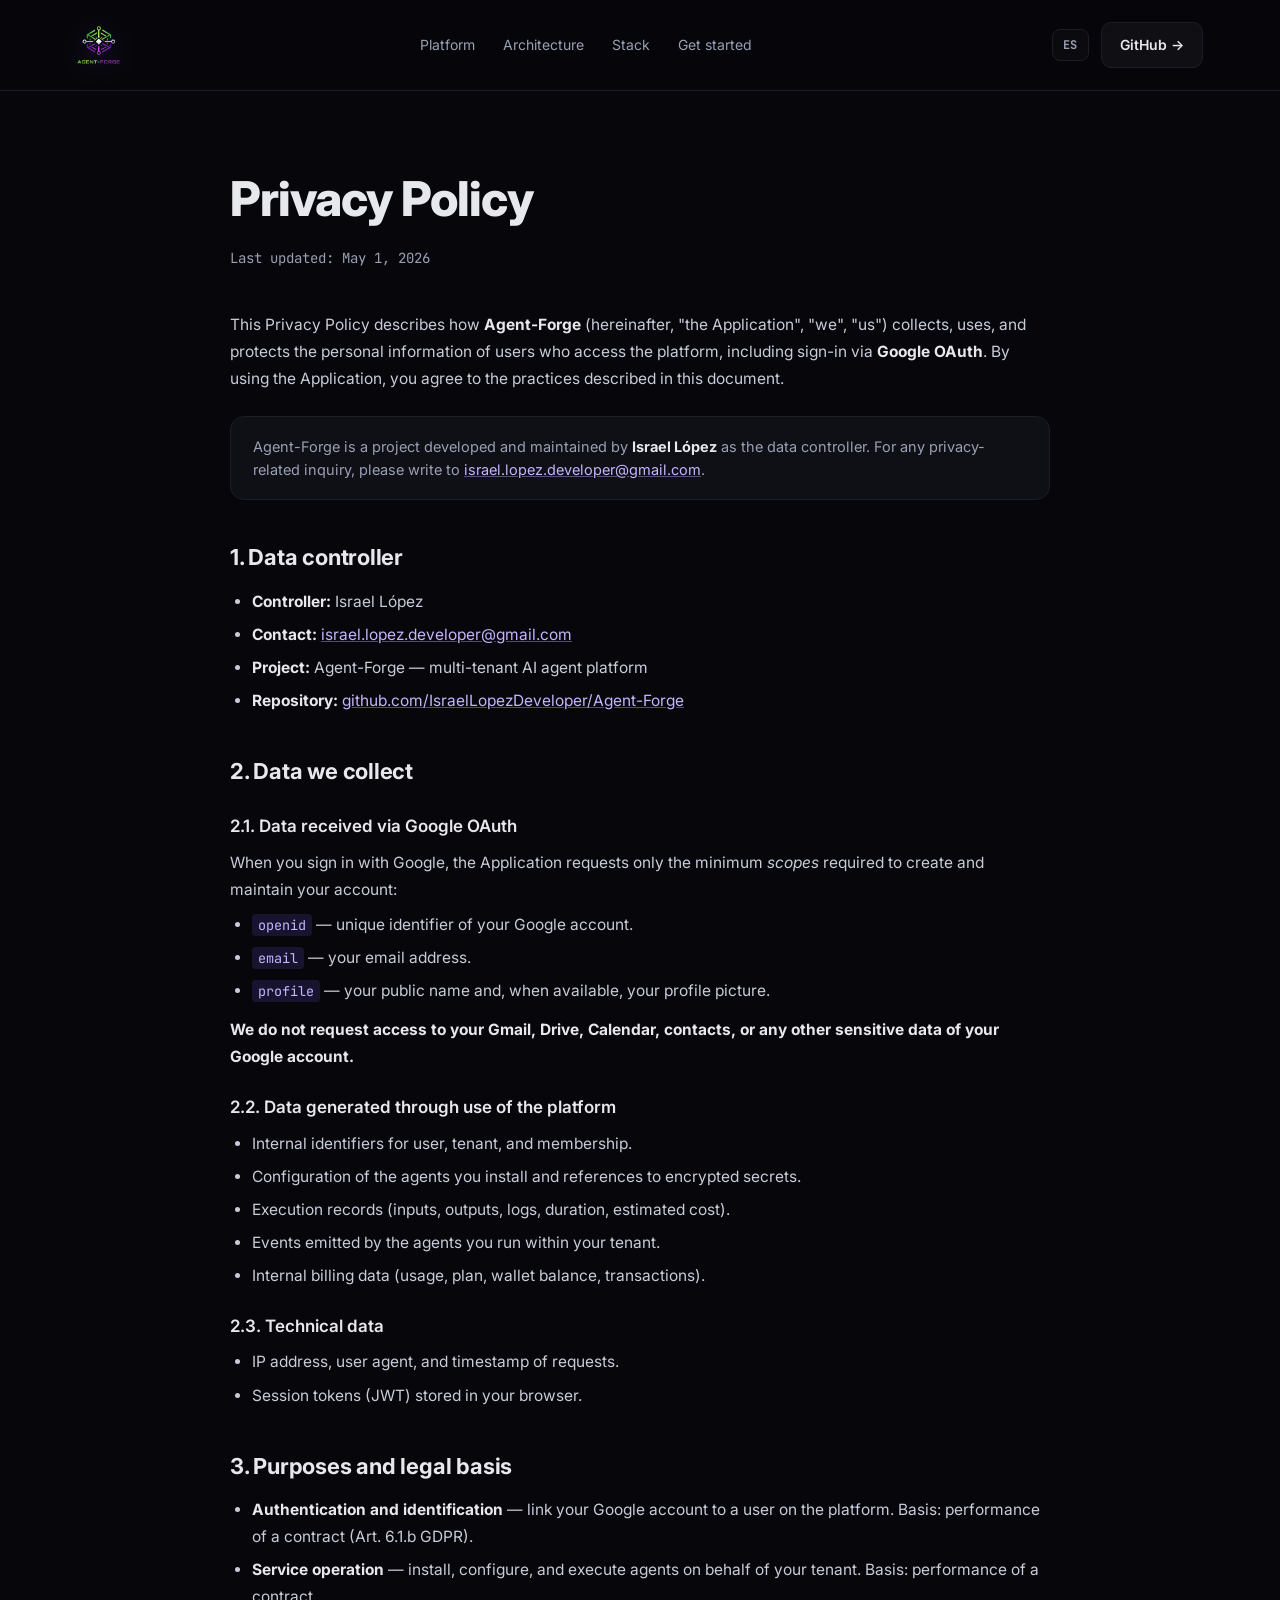
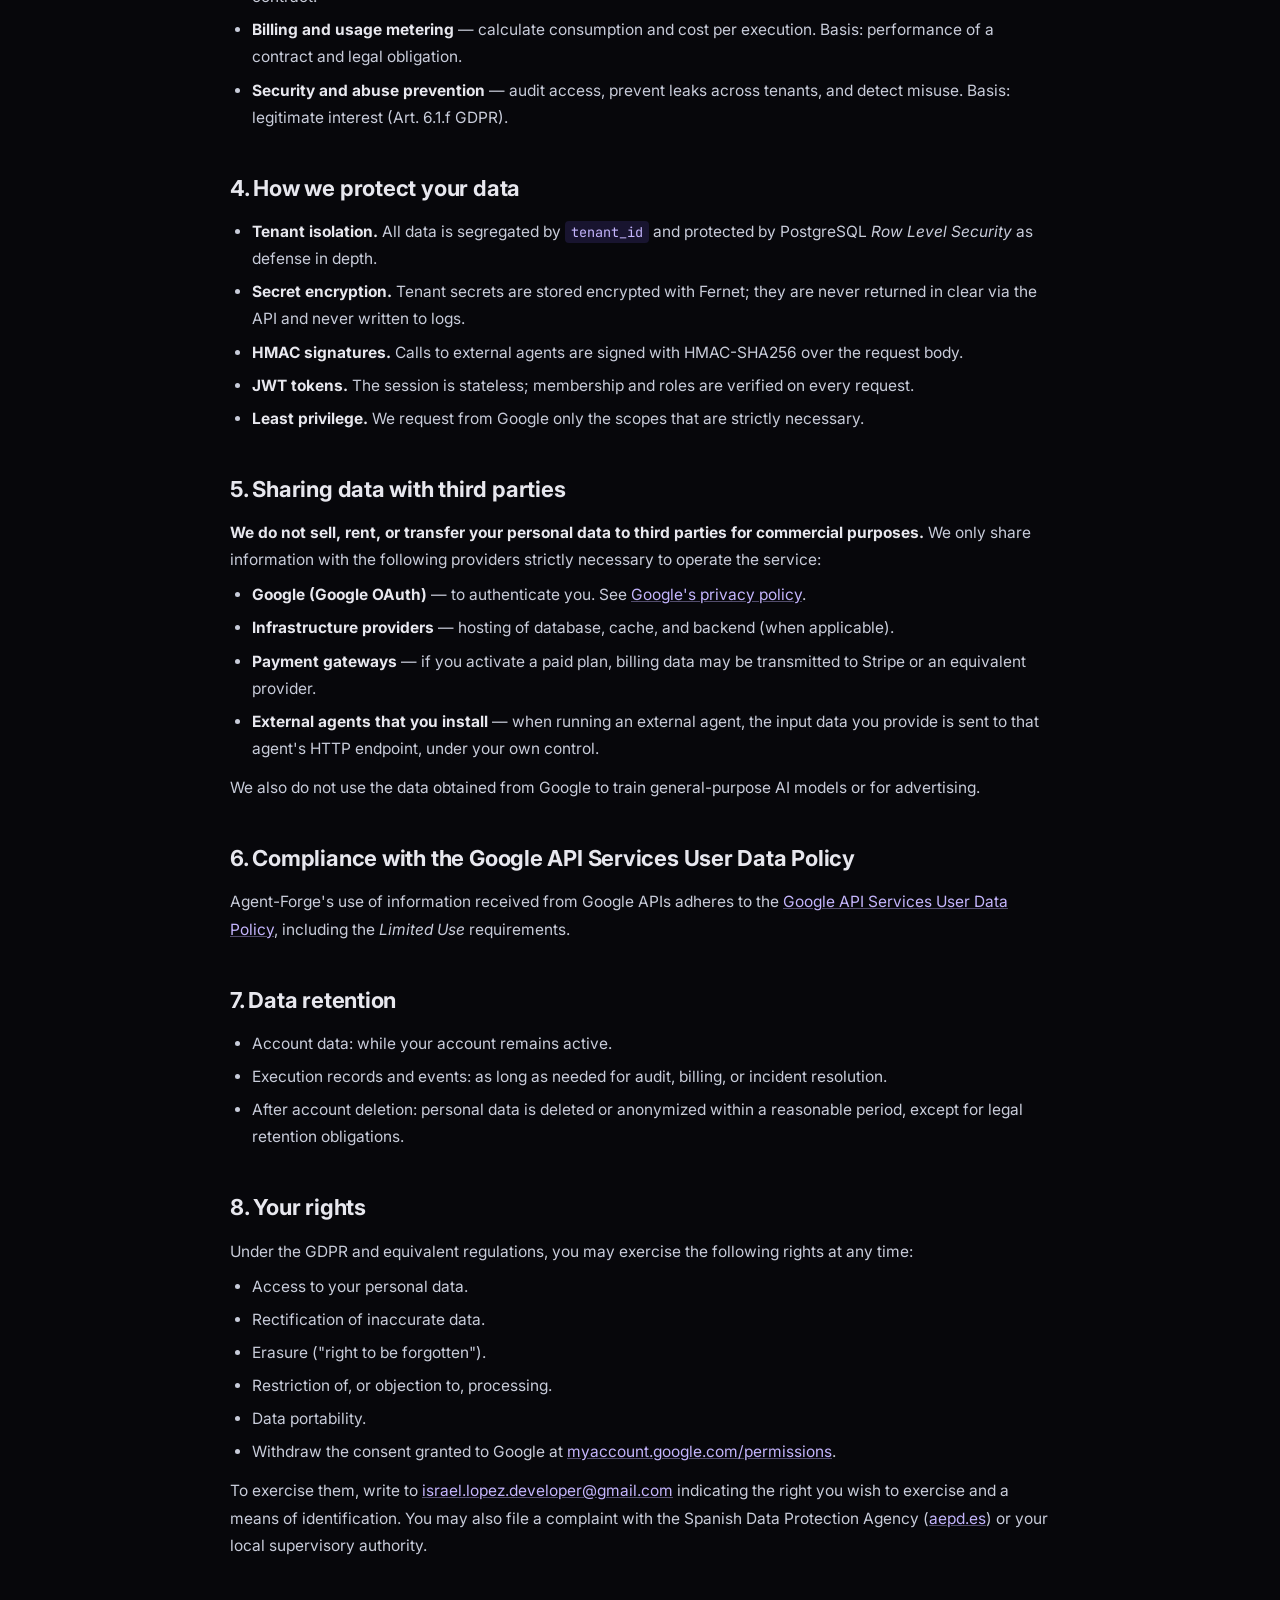
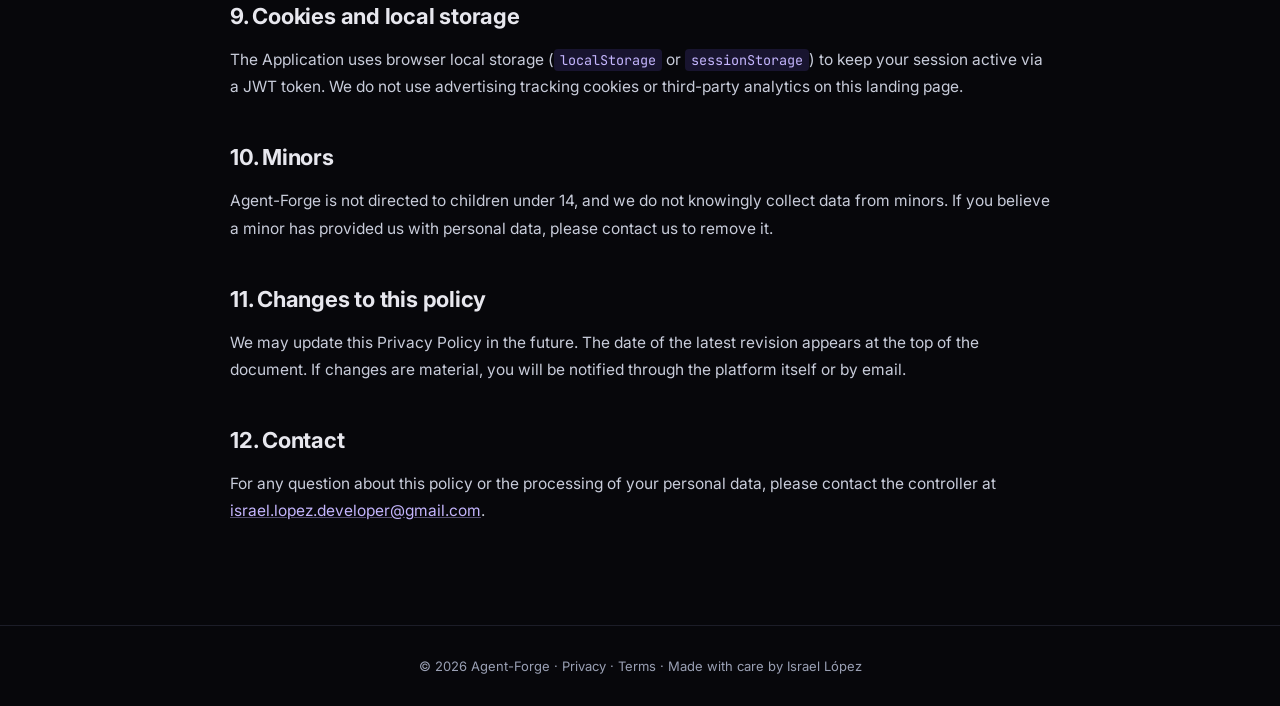
==== commit 2b0b1c47: "Add bilingual site (English root + /es/ Spanish) with language switcher - index/privacy/terms in Eng" ====
--- a/privacy.html
+++ b/privacy.html
@@ -83,7 +83,10 @@
       <a href="index.html#stack">Stack</a>
       <a href="index.html#start">Get started</a>
     </nav>
-    <a class="btn btn-ghost" href="https://github.com/IsraelLopezDeveloper/Agent-Forge" target="_blank" rel="noopener">GitHub →</a>
+    <div class="nav-right">
+      <a class="lang-switch" href="es/privacy.html" title="Ver en español">ES</a>
+      <a class="btn btn-ghost" href="https://github.com/IsraelLopezDeveloper/Agent-Forge" target="_blank" rel="noopener">GitHub →</a>
+    </div>
   </header>
 
   <main>
--- a/styles.css
+++ b/styles.css
@@ -62,6 +62,22 @@
 .nav nav { display: flex; gap: 28px; font-size: 14px; color: var(--muted); }
 .nav nav a:hover { color: var(--fg); }
 
+.nav-right { display: flex; align-items: center; gap: 12px; }
+.lang-switch {
+  display: inline-flex; align-items: center; justify-content: center;
+  min-width: 36px; height: 32px; padding: 0 10px;
+  border-radius: 8px; border: 1px solid var(--line);
+  font-size: 12px; font-weight: 700; letter-spacing: 0.06em;
+  color: var(--muted); background: rgba(255,255,255,0.02);
+  font-family: 'JetBrains Mono', monospace;
+  transition: color .15s ease, border-color .15s ease, background .15s ease;
+}
+.lang-switch:hover {
+  color: var(--fg);
+  border-color: rgba(124, 92, 255, 0.5);
+  background: rgba(124, 92, 255, 0.1);
+}
+
 /* Buttons */
 .btn {
   display: inline-flex; align-items: center; justify-content: center;
